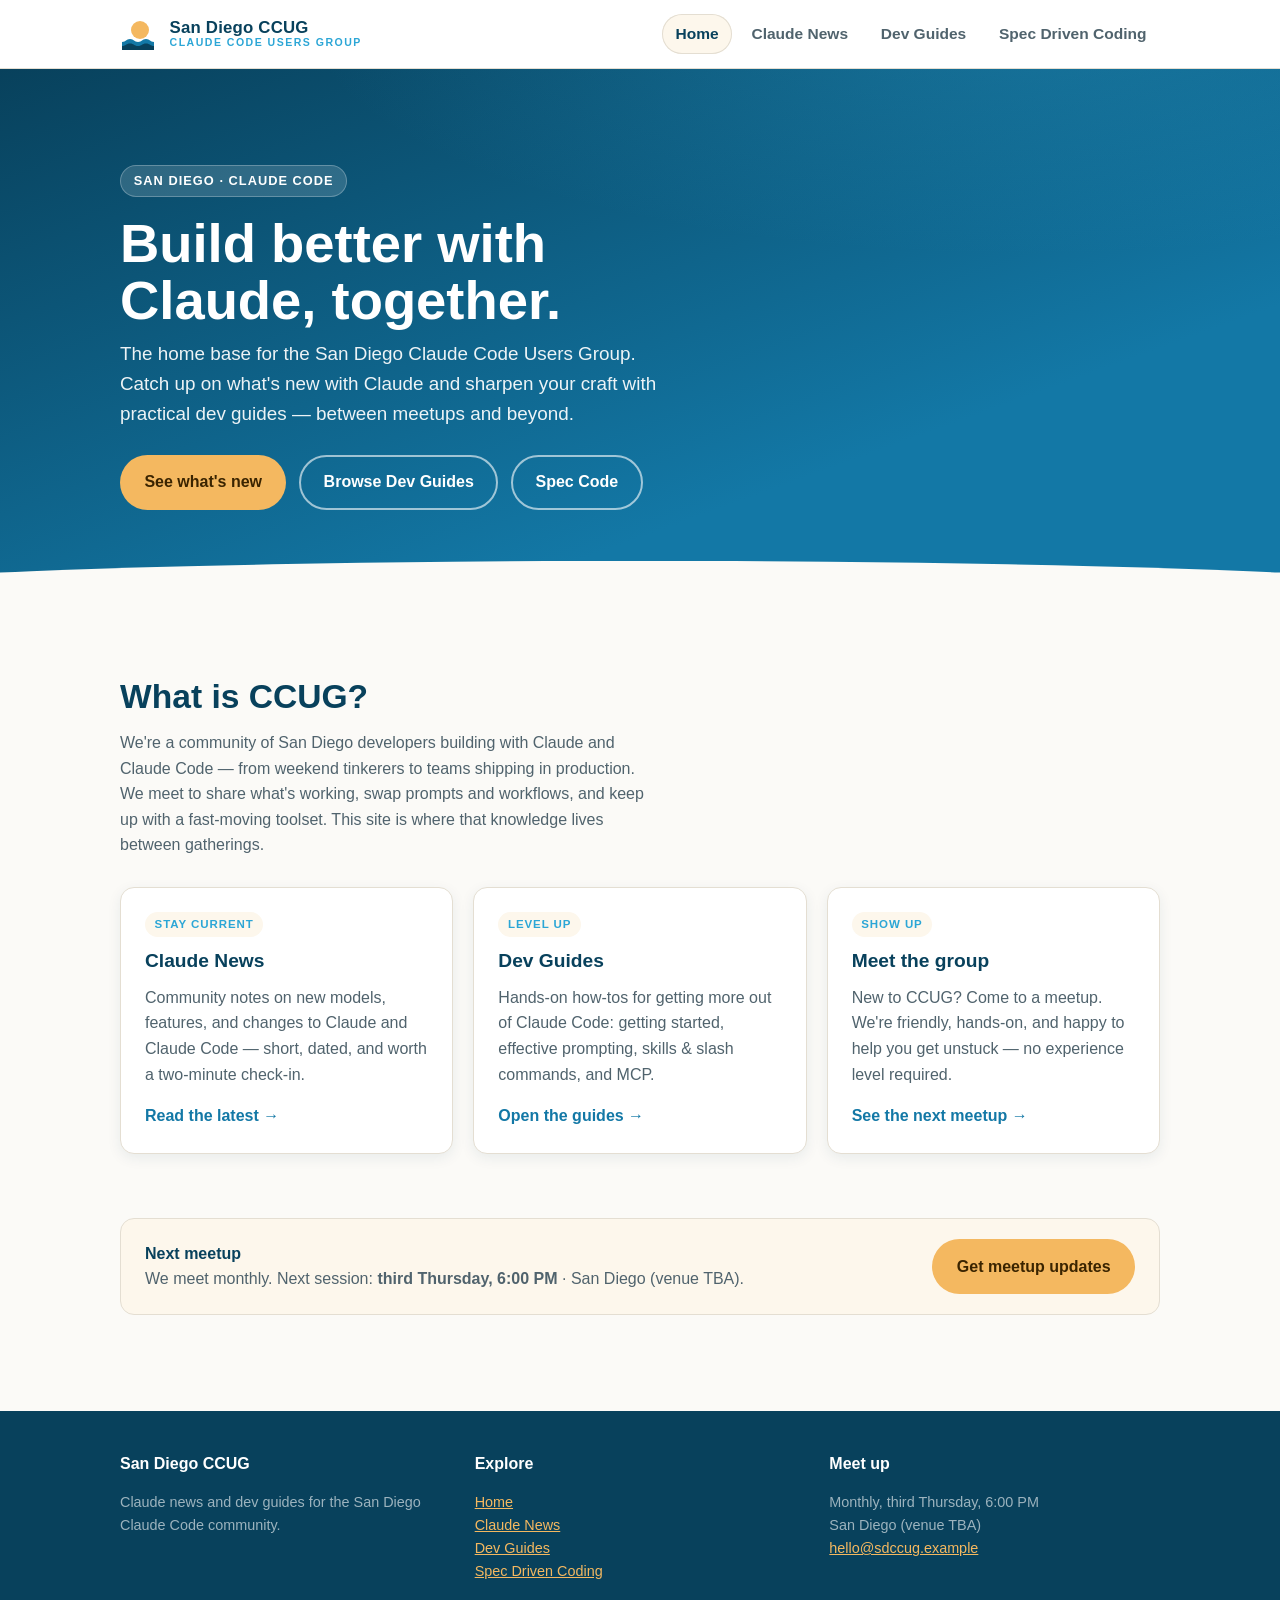
==== src/index.html @ 9ad20897 "feat: Spec Driven Coding page (SpecKit + Superpowers walkthrough) Add a new static "Spec Driven Codi" ====
<!doctype html>
<html lang="en">
<head>
  <meta charset="utf-8" />
  <meta name="viewport" content="width=device-width, initial-scale=1" />
  <title>San Diego Claude Code Users Group</title>
  <meta name="description" content="The San Diego Claude Code Users Group — Claude news and practical dev guides for developers building with Claude Code." />
  <link rel="icon" href="data:image/svg+xml,%3Csvg xmlns='http://www.w3.org/2000/svg' viewBox='0 0 40 40'%3E%3Ccircle cx='20' cy='16' r='9' fill='%23f4b860'/%3E%3Cpath d='M2 28c4 0 4-3 8-3s4 3 8 3 4-3 8-3 4 3 8 3v6H2z' fill='%231378a6'/%3E%3C/svg%3E" />
  <link rel="stylesheet" href="assets/styles.css" />
</head>
<body>
  <header class="site-header">
    <div class="container">
      <a class="brand" href="index.html" aria-label="San Diego Claude Code Users Group — home">
        <svg width="40" height="40" viewBox="0 0 40 40" role="img" aria-hidden="true">
          <circle cx="20" cy="16" r="9" fill="#f4b860"/>
          <path d="M2 28c4 0 4-3 8-3s4 3 8 3 4-3 8-3 4 3 8 3v6H2z" fill="#1378a6"/>
          <path d="M2 32c4 0 4-2.5 8-2.5s4 2.5 8 2.5 4-2.5 8-2.5 4 2.5 8 2.5v4H2z" fill="#08415c"/>
        </svg>
        <span class="brand-text">
          San&nbsp;Diego CCUG
          <span class="brand-sub">Claude Code Users Group</span>
        </span>
      </a>
      <nav class="nav" aria-label="Primary">
        <a href="index.html" aria-current="page">Home</a>
        <a href="news.html">Claude News</a>
        <a href="guides.html">Dev Guides</a>
        <a href="spec.html">Spec Driven Coding</a>
      </nav>
    </div>
  </header>

  <main>
    <section class="hero">
      <div class="container">
        <span class="pill">San Diego · Claude Code</span>
        <h1>Build better with Claude, together.</h1>
        <p class="tagline">
          The home base for the San Diego Claude Code Users Group. Catch up on
          what's new with Claude and sharpen your craft with practical dev
          guides — between meetups and beyond.
        </p>
        <div class="btn-row">
          <a class="btn btn-primary" href="news.html">See what's new</a>
          <a class="btn btn-ghost" href="guides.html">Browse Dev Guides</a>
          <a class="btn btn-ghost" href="spec.html">Spec Code</a>
        </div>
      </div>
    </section>

    <section class="section">
      <div class="container">
        <h2>What is CCUG?</h2>
        <p class="lead">
          We're a community of San Diego developers building with Claude and
          Claude Code — from weekend tinkerers to teams shipping in production.
          We meet to share what's working, swap prompts and workflows, and keep
          up with a fast-moving toolset. This site is where that knowledge lives
          between gatherings.
        </p>

        <div class="card-grid">
          <article class="card">
            <span class="tag">Stay current</span>
            <h3>Claude News</h3>
            <p>
              Community notes on new models, features, and changes to Claude and
              Claude Code — short, dated, and worth a two-minute check-in.
            </p>
            <a class="card-link" href="news.html">Read the latest</a>
          </article>

          <article class="card">
            <span class="tag">Level up</span>
            <h3>Dev Guides</h3>
            <p>
              Hands-on how-tos for getting more out of Claude Code: getting
              started, effective prompting, skills &amp; slash commands, and MCP.
            </p>
            <a class="card-link" href="guides.html">Open the guides</a>
          </article>

          <article class="card">
            <span class="tag">Show up</span>
            <h3>Meet the group</h3>
            <p>
              New to CCUG? Come to a meetup. We're friendly, hands-on, and
              happy to help you get unstuck — no experience level required.
            </p>
            <a class="card-link" href="#next-meetup">See the next meetup</a>
          </article>
        </div>
      </div>
    </section>

    <section class="section" id="next-meetup" style="padding-top:0;">
      <div class="container">
        <div class="strip">
          <div>
            <div class="strip-title">Next meetup</div>
            <div class="strip-meta">
              We meet monthly. <!-- placeholder: edit with your real cadence -->
              Next session: <strong>third Thursday, 6:00&nbsp;PM</strong> · San
              Diego (venue TBA).
            </div>
          </div>
          <a class="btn btn-primary" href="mailto:hello@sdccug.example">Get meetup updates</a>
        </div>
      </div>
    </section>
  </main>

  <footer class="site-footer">
    <div class="container">
      <div>
        <div class="foot-brand">San Diego CCUG</div>
        <p class="muted">
          Claude news and dev guides for the San Diego Claude Code community.
        </p>
      </div>
      <div>
        <h4>Explore</h4>
        <p class="muted">
          <a href="index.html">Home</a><br />
          <a href="news.html">Claude News</a><br />
          <a href="guides.html">Dev Guides</a><br />
          <a href="spec.html">Spec Driven Coding</a>
        </p>
      </div>
      <div>
        <h4>Meet up</h4>
        <p class="muted">
          Monthly, third Thursday, 6:00&nbsp;PM<br />
          San Diego (venue TBA)<br />
          <a href="mailto:hello@sdccug.example">hello@sdccug.example</a>
        </p>
      </div>
    </div>
  </footer>
</body>
</html>
---- src/assets/styles.css ----
/* ============================================================
   San Diego CCUG — shared stylesheet
   Plain CSS, design tokens as custom properties.
   Coastal palette inspired by sandiego.org (original, not copied).
   ============================================================ */

:root {
  /* Colors */
  --ocean-deep: #08415c;   /* deep ocean blue — headers, footer */
  --ocean: #1378a6;        /* mid ocean blue — links, primary */
  --ocean-bright: #2ca6d6; /* bright surf blue — accents, hovers */
  --sand: #f4b860;         /* warm sandy gold — CTAs, highlights */
  --sand-deep: #e09a36;    /* deeper gold — CTA hover */
  --shell: #fdf7ec;        /* warm off-white surface */
  --paper: #fbfaf7;        /* page background */
  --ink: #20323b;          /* charcoal body text */
  --ink-soft: #50636d;     /* muted text */
  --line: #e4ded2;         /* hairline borders */
  --white: #ffffff;

  /* Type scale */
  --font: -apple-system, BlinkMacSystemFont, "Segoe UI", Roboto, Helvetica,
    Arial, "Apple Color Emoji", sans-serif;
  --h1: clamp(2.1rem, 5vw, 3.4rem);
  --h2: clamp(1.5rem, 3vw, 2.1rem);
  --h3: 1.2rem;

  /* Spacing + shape */
  --container: 1080px;
  --radius: 14px;
  --shadow: 0 10px 30px rgba(8, 65, 92, 0.10);
  --shadow-sm: 0 4px 14px rgba(8, 65, 92, 0.08);
}

* { box-sizing: border-box; }

html { scroll-behavior: smooth; }

body {
  margin: 0;
  font-family: var(--font);
  color: var(--ink);
  background: var(--paper);
  line-height: 1.6;
  -webkit-font-smoothing: antialiased;
}

a { color: var(--ocean); }
a:hover { color: var(--ocean-bright); }

.container {
  width: 100%;
  max-width: var(--container);
  margin: 0 auto;
  padding: 0 1.25rem;
}

/* ---------- Header / nav ---------- */
.site-header {
  position: sticky;
  top: 0;
  z-index: 10;
  background: var(--white);
  border-bottom: 1px solid var(--line);
}
.site-header .container {
  display: flex;
  align-items: center;
  justify-content: space-between;
  gap: 1rem;
  min-height: 68px;
}
.brand {
  display: inline-flex;
  align-items: center;
  gap: 0.6rem;
  text-decoration: none;
  color: var(--ocean-deep);
  font-weight: 800;
  letter-spacing: 0.2px;
}
.brand svg { display: block; }
.brand .brand-text { font-size: 1.05rem; line-height: 1.1; }
.brand .brand-sub {
  display: block;
  font-size: 0.66rem;
  font-weight: 600;
  letter-spacing: 0.14em;
  text-transform: uppercase;
  color: var(--ocean-bright);
}

.nav {
  display: flex;
  gap: 0.35rem;
  align-items: center;
}
.nav a {
  text-decoration: none;
  color: var(--ink-soft);
  font-weight: 600;
  padding: 0.5rem 0.85rem;
  border-radius: 999px;
  font-size: 0.97rem;
}
.nav a:hover { color: var(--ocean-deep); background: var(--shell); }
.nav a[aria-current="page"] {
  color: var(--ocean-deep);
  background: var(--shell);
  box-shadow: inset 0 0 0 1px var(--line);
}

/* ---------- Hero ---------- */
.hero {
  background:
    radial-gradient(1200px 400px at 80% -10%, rgba(44,166,214,0.30), transparent 60%),
    linear-gradient(160deg, var(--ocean-deep) 0%, var(--ocean) 70%);
  color: var(--white);
  padding: clamp(3rem, 8vw, 6rem) 0;
  position: relative;
  overflow: hidden;
}
.hero::after {
  /* sandy wave at the base */
  content: "";
  position: absolute;
  left: 0; right: 0; bottom: -1px;
  height: 46px;
  background: var(--paper);
  clip-path: ellipse(75% 100% at 50% 100%);
}
.hero .container { position: relative; z-index: 1; }
.hero h1 {
  font-size: var(--h1);
  line-height: 1.05;
  margin: 0 0 0.6rem;
  max-width: 16ch;
}
.hero .tagline {
  font-size: 1.18rem;
  max-width: 52ch;
  color: rgba(255,255,255,0.92);
  margin: 0 0 1.6rem;
}
.hero .pill {
  display: inline-block;
  background: rgba(255,255,255,0.15);
  border: 1px solid rgba(255,255,255,0.25);
  color: var(--white);
  padding: 0.3rem 0.8rem;
  border-radius: 999px;
  font-size: 0.8rem;
  font-weight: 700;
  letter-spacing: 0.08em;
  text-transform: uppercase;
  margin-bottom: 1.1rem;
}

/* slimmer banner variant for News / Guides */
.banner { padding: clamp(2.2rem, 5vw, 3.4rem) 0; }
.banner h1 { font-size: var(--h2); max-width: none; }
.banner .tagline { margin-bottom: 0; }

/* ---------- Buttons ---------- */
.btn {
  display: inline-block;
  text-decoration: none;
  font-weight: 700;
  padding: 0.8rem 1.4rem;
  border-radius: 999px;
  border: 2px solid transparent;
  transition: transform 0.05s ease, background 0.2s ease;
}
.btn:active { transform: translateY(1px); }
.btn-primary { background: var(--sand); color: #3a2400; }
.btn-primary:hover { background: var(--sand-deep); color: #3a2400; }
.btn-ghost {
  background: transparent;
  color: var(--white);
  border-color: rgba(255,255,255,0.6);
}
.btn-ghost:hover { background: rgba(255,255,255,0.12); color: var(--white); }
.btn-row { display: flex; flex-wrap: wrap; gap: 0.8rem; }

/* ---------- Sections ---------- */
main { display: block; }
.section { padding: clamp(2.5rem, 6vw, 4rem) 0; }
.section h2 {
  font-size: var(--h2);
  color: var(--ocean-deep);
  margin: 0 0 0.4rem;
}
.section .lead { color: var(--ink-soft); max-width: 60ch; margin: 0 0 1.8rem; }

/* ---------- Cards ---------- */
.card-grid {
  display: grid;
  grid-template-columns: repeat(auto-fit, minmax(260px, 1fr));
  gap: 1.25rem;
}
.card {
  background: var(--white);
  border: 1px solid var(--line);
  border-radius: var(--radius);
  padding: 1.5rem;
  box-shadow: var(--shadow-sm);
  display: flex;
  flex-direction: column;
}
.card h3 { margin: 0.2rem 0 0.5rem; color: var(--ocean-deep); font-size: var(--h3); }
.card p { margin: 0 0 1rem; color: var(--ink-soft); }
.card .card-link {
  margin-top: auto;
  font-weight: 700;
  text-decoration: none;
}
.card .card-link::after { content: " →"; }
.card .tag {
  align-self: flex-start;
  font-size: 0.72rem;
  font-weight: 700;
  letter-spacing: 0.08em;
  text-transform: uppercase;
  color: var(--ocean-bright);
  background: var(--shell);
  padding: 0.2rem 0.6rem;
  border-radius: 999px;
  margin-bottom: 0.4rem;
}

/* ---------- Meetup strip ---------- */
.strip {
  background: var(--shell);
  border: 1px solid var(--line);
  border-radius: var(--radius);
  padding: 1.25rem 1.5rem;
  display: flex;
  flex-wrap: wrap;
  align-items: center;
  gap: 0.5rem 1.25rem;
  justify-content: space-between;
}
.strip .strip-title { font-weight: 800; color: var(--ocean-deep); }
.strip .strip-meta { color: var(--ink-soft); }

/* ---------- News entries ---------- */
.news-list { display: flex; flex-direction: column; gap: 1.25rem; }
.news-item {
  background: var(--white);
  border: 1px solid var(--line);
  border-left: 5px solid var(--ocean-bright);
  border-radius: var(--radius);
  padding: 1.3rem 1.5rem;
  box-shadow: var(--shadow-sm);
}
.news-item time {
  display: inline-block;
  font-size: 0.8rem;
  font-weight: 700;
  letter-spacing: 0.05em;
  text-transform: uppercase;
  color: var(--ocean-bright);
  margin-bottom: 0.3rem;
}
.news-item h3 { margin: 0 0 0.4rem; color: var(--ocean-deep); }
.news-item p { margin: 0 0 0.5rem; color: var(--ink); }
.news-item .source { font-size: 0.9rem; }

/* ---------- Guides ---------- */
.guide {
  background: var(--white);
  border: 1px solid var(--line);
  border-radius: var(--radius);
  padding: 1.5rem;
  box-shadow: var(--shadow-sm);
}
.guide h3 { margin: 0 0 0.3rem; color: var(--ocean-deep); }
.guide .blurb { color: var(--ink-soft); margin: 0 0 1rem; }
.guide ol { margin: 0; padding-left: 1.25rem; }
.guide ol li { margin-bottom: 0.5rem; }
.guide code {
  background: var(--shell);
  padding: 0.1rem 0.4rem;
  border-radius: 6px;
  font-size: 0.92em;
}

/* ---------- Terminal (code/terminal samples) ---------- */
.terminal {
  background: #0b2530;            /* deep slate — darker than --ocean-deep */
  border: 1px solid #123544;
  border-radius: var(--radius);
  box-shadow: var(--shadow);
  overflow: hidden;
  margin: 1.5rem 0;
}
.terminal-bar {
  display: flex;
  align-items: center;
  gap: 0.5rem;
  padding: 0.6rem 0.9rem;
  background: #0e2c39;
  border-bottom: 1px solid #123544;
}
.terminal-bar .dot {
  width: 11px;
  height: 11px;
  border-radius: 50%;
  display: inline-block;
}
.terminal-bar .dot-r { background: #ff5f57; }
.terminal-bar .dot-y { background: #febc2e; }
.terminal-bar .dot-g { background: #28c840; }
.terminal-bar .terminal-title {
  margin-left: 0.5rem;
  font-size: 0.78rem;
  letter-spacing: 0.04em;
  color: #9fc2d2;             /* ~6:1 on the bar */
  font-weight: 600;
}
.terminal-body {
  margin: 0;
  padding: 1.1rem 1.2rem;
  font-family: "SFMono-Regular", "Consolas", "Liberation Mono", Menlo, monospace;
  font-size: 0.86rem;
  line-height: 1.65;
  color: #e8eef0;            /* high-contrast light text */
  overflow-x: auto;
  white-space: pre;
  tab-size: 2;
}
.terminal-body .t-prompt { color: #f4b860; font-weight: 700; }  /* sandy gold prompt */
.terminal-body .t-cmd    { color: #ffffff; font-weight: 600; }  /* command */
.terminal-body .t-comment{ color: #8fb3c4; }                    /* muted ~6:1 */
.terminal-body .t-ok     { color: #6fe0a8; }                    /* success ~9:1 */

/* ---------- Footer ---------- */
.site-footer {
  background: var(--ocean-deep);
  color: rgba(255,255,255,0.85);
  margin-top: 2rem;
}
.site-footer .container {
  padding-top: 2.5rem;
  padding-bottom: 2.5rem;
  display: grid;
  grid-template-columns: repeat(auto-fit, minmax(220px, 1fr));
  gap: 1.5rem;
}
.site-footer h4 { color: var(--white); margin: 0 0 0.6rem; font-size: 1rem; }
.site-footer a { color: var(--sand); }
.site-footer .muted { color: rgba(255,255,255,0.6); font-size: 0.9rem; }
.site-footer .foot-brand { font-weight: 800; color: var(--white); }

/* ---------- Responsive ---------- */
@media (max-width: 640px) {
  .site-header .container { flex-wrap: wrap; min-height: 0; padding-top: 0.6rem; padding-bottom: 0.6rem; }
  .nav { width: 100%; justify-content: flex-start; flex-wrap: wrap; }
  .brand .brand-text { font-size: 0.98rem; }
  .strip { flex-direction: column; align-items: flex-start; }
  .terminal-body { font-size: 0.78rem; padding: 0.9rem 1rem; }
}

/* Accessible focus ring */
a:focus-visible, .btn:focus-visible {
  outline: 3px solid var(--sand);
  outline-offset: 2px;
}
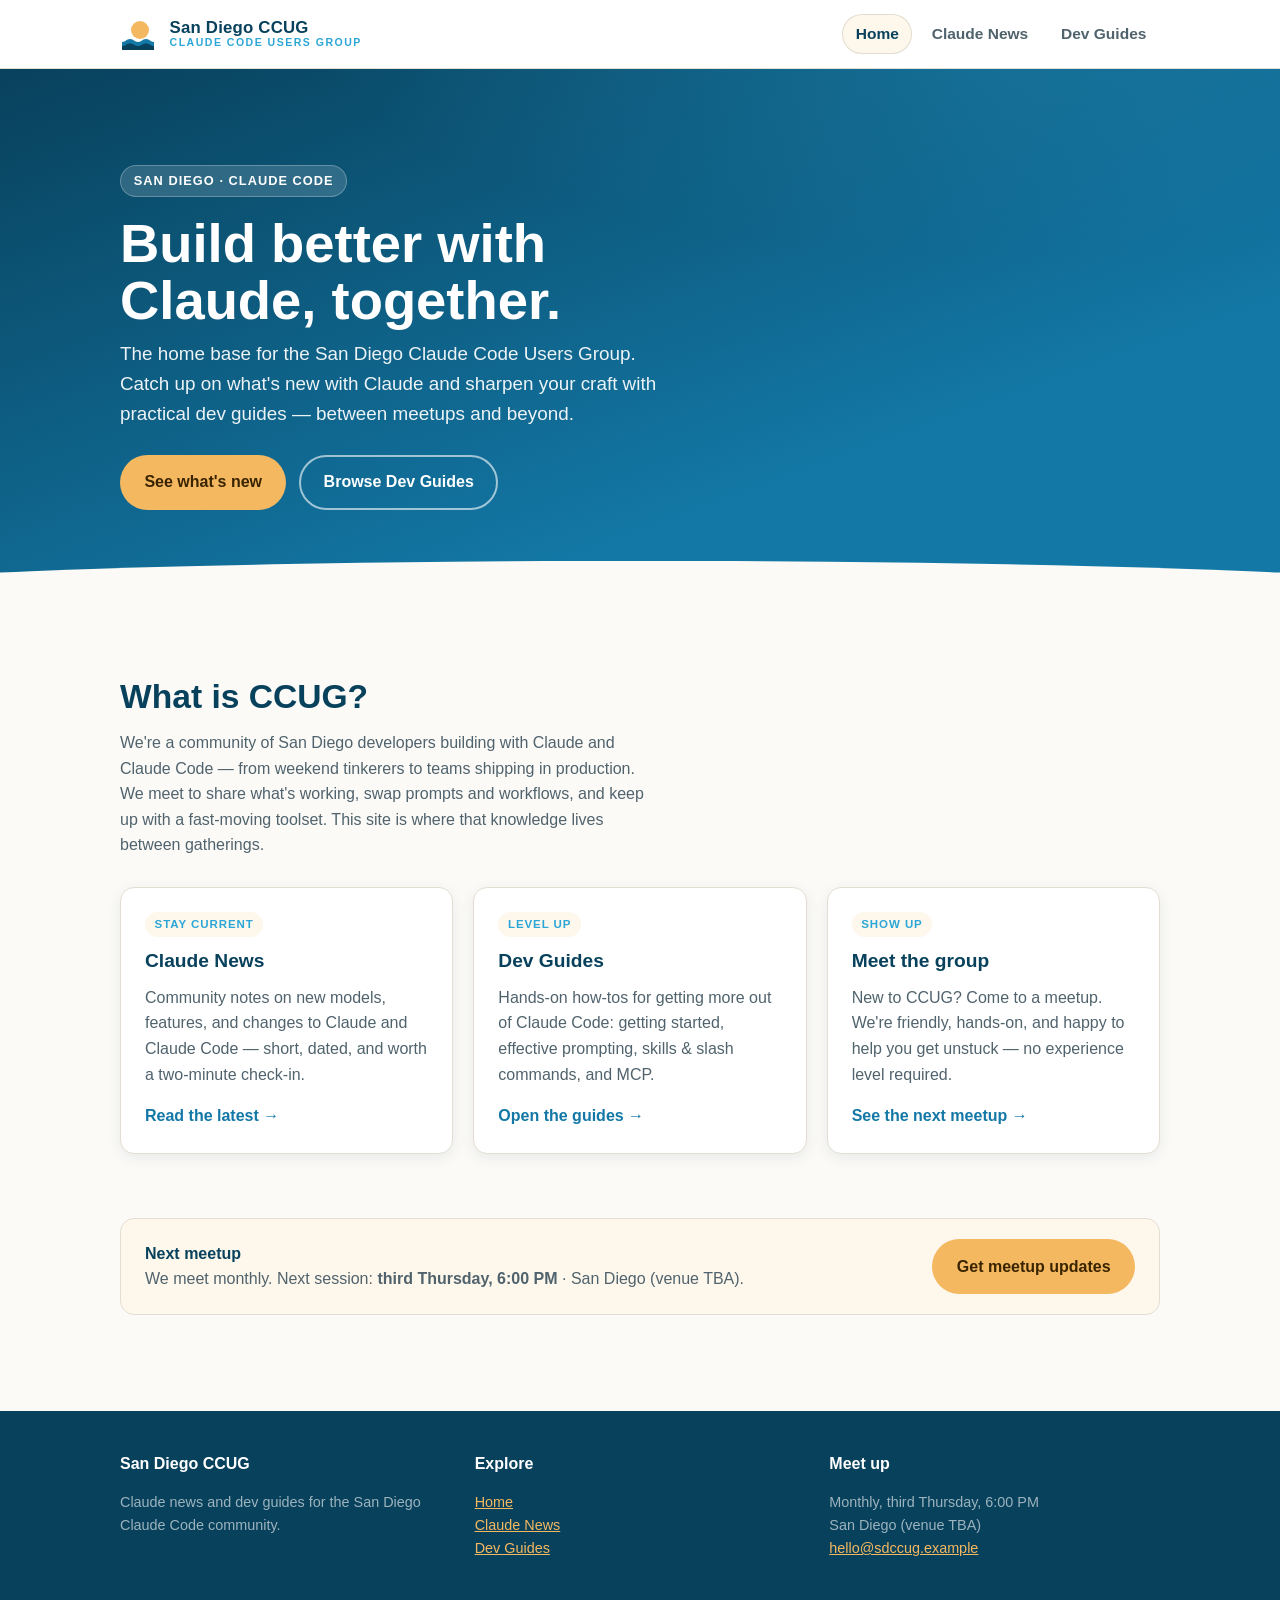
==== commit 17cd1370: "feat: San Diego CCUG website — static HTML site (Home, Claude News, Dev Guides) Initial commit: thre" ====
--- a/src/index.html
+++ b/src/index.html
@@ -26,7 +26,6 @@
         <a href="index.html" aria-current="page">Home</a>
         <a href="news.html">Claude News</a>
         <a href="guides.html">Dev Guides</a>
-        <a href="spec.html">Spec Driven Coding</a>
       </nav>
     </div>
   </header>
@@ -44,7 +43,6 @@
         <div class="btn-row">
           <a class="btn btn-primary" href="news.html">See what's new</a>
           <a class="btn btn-ghost" href="guides.html">Browse Dev Guides</a>
-          <a class="btn btn-ghost" href="spec.html">Spec Code</a>
         </div>
       </div>
     </section>
@@ -124,8 +122,7 @@
         <p class="muted">
           <a href="index.html">Home</a><br />
           <a href="news.html">Claude News</a><br />
-          <a href="guides.html">Dev Guides</a><br />
-          <a href="spec.html">Spec Driven Coding</a>
+          <a href="guides.html">Dev Guides</a>
         </p>
       </div>
       <div>
--- a/src/assets/styles.css
+++ b/src/assets/styles.css
@@ -285,55 +285,6 @@
   font-size: 0.92em;
 }
 
-/* ---------- Terminal (code/terminal samples) ---------- */
-.terminal {
-  background: #0b2530;            /* deep slate — darker than --ocean-deep */
-  border: 1px solid #123544;
-  border-radius: var(--radius);
-  box-shadow: var(--shadow);
-  overflow: hidden;
-  margin: 1.5rem 0;
-}
-.terminal-bar {
-  display: flex;
-  align-items: center;
-  gap: 0.5rem;
-  padding: 0.6rem 0.9rem;
-  background: #0e2c39;
-  border-bottom: 1px solid #123544;
-}
-.terminal-bar .dot {
-  width: 11px;
-  height: 11px;
-  border-radius: 50%;
-  display: inline-block;
-}
-.terminal-bar .dot-r { background: #ff5f57; }
-.terminal-bar .dot-y { background: #febc2e; }
-.terminal-bar .dot-g { background: #28c840; }
-.terminal-bar .terminal-title {
-  margin-left: 0.5rem;
-  font-size: 0.78rem;
-  letter-spacing: 0.04em;
-  color: #9fc2d2;             /* ~6:1 on the bar */
-  font-weight: 600;
-}
-.terminal-body {
-  margin: 0;
-  padding: 1.1rem 1.2rem;
-  font-family: "SFMono-Regular", "Consolas", "Liberation Mono", Menlo, monospace;
-  font-size: 0.86rem;
-  line-height: 1.65;
-  color: #e8eef0;            /* high-contrast light text */
-  overflow-x: auto;
-  white-space: pre;
-  tab-size: 2;
-}
-.terminal-body .t-prompt { color: #f4b860; font-weight: 700; }  /* sandy gold prompt */
-.terminal-body .t-cmd    { color: #ffffff; font-weight: 600; }  /* command */
-.terminal-body .t-comment{ color: #8fb3c4; }                    /* muted ~6:1 */
-.terminal-body .t-ok     { color: #6fe0a8; }                    /* success ~9:1 */
-
 /* ---------- Footer ---------- */
 .site-footer {
   background: var(--ocean-deep);
@@ -358,7 +309,6 @@
   .nav { width: 100%; justify-content: flex-start; flex-wrap: wrap; }
   .brand .brand-text { font-size: 0.98rem; }
   .strip { flex-direction: column; align-items: flex-start; }
-  .terminal-body { font-size: 0.78rem; padding: 0.9rem 1rem; }
 }
 
 /* Accessible focus ring */
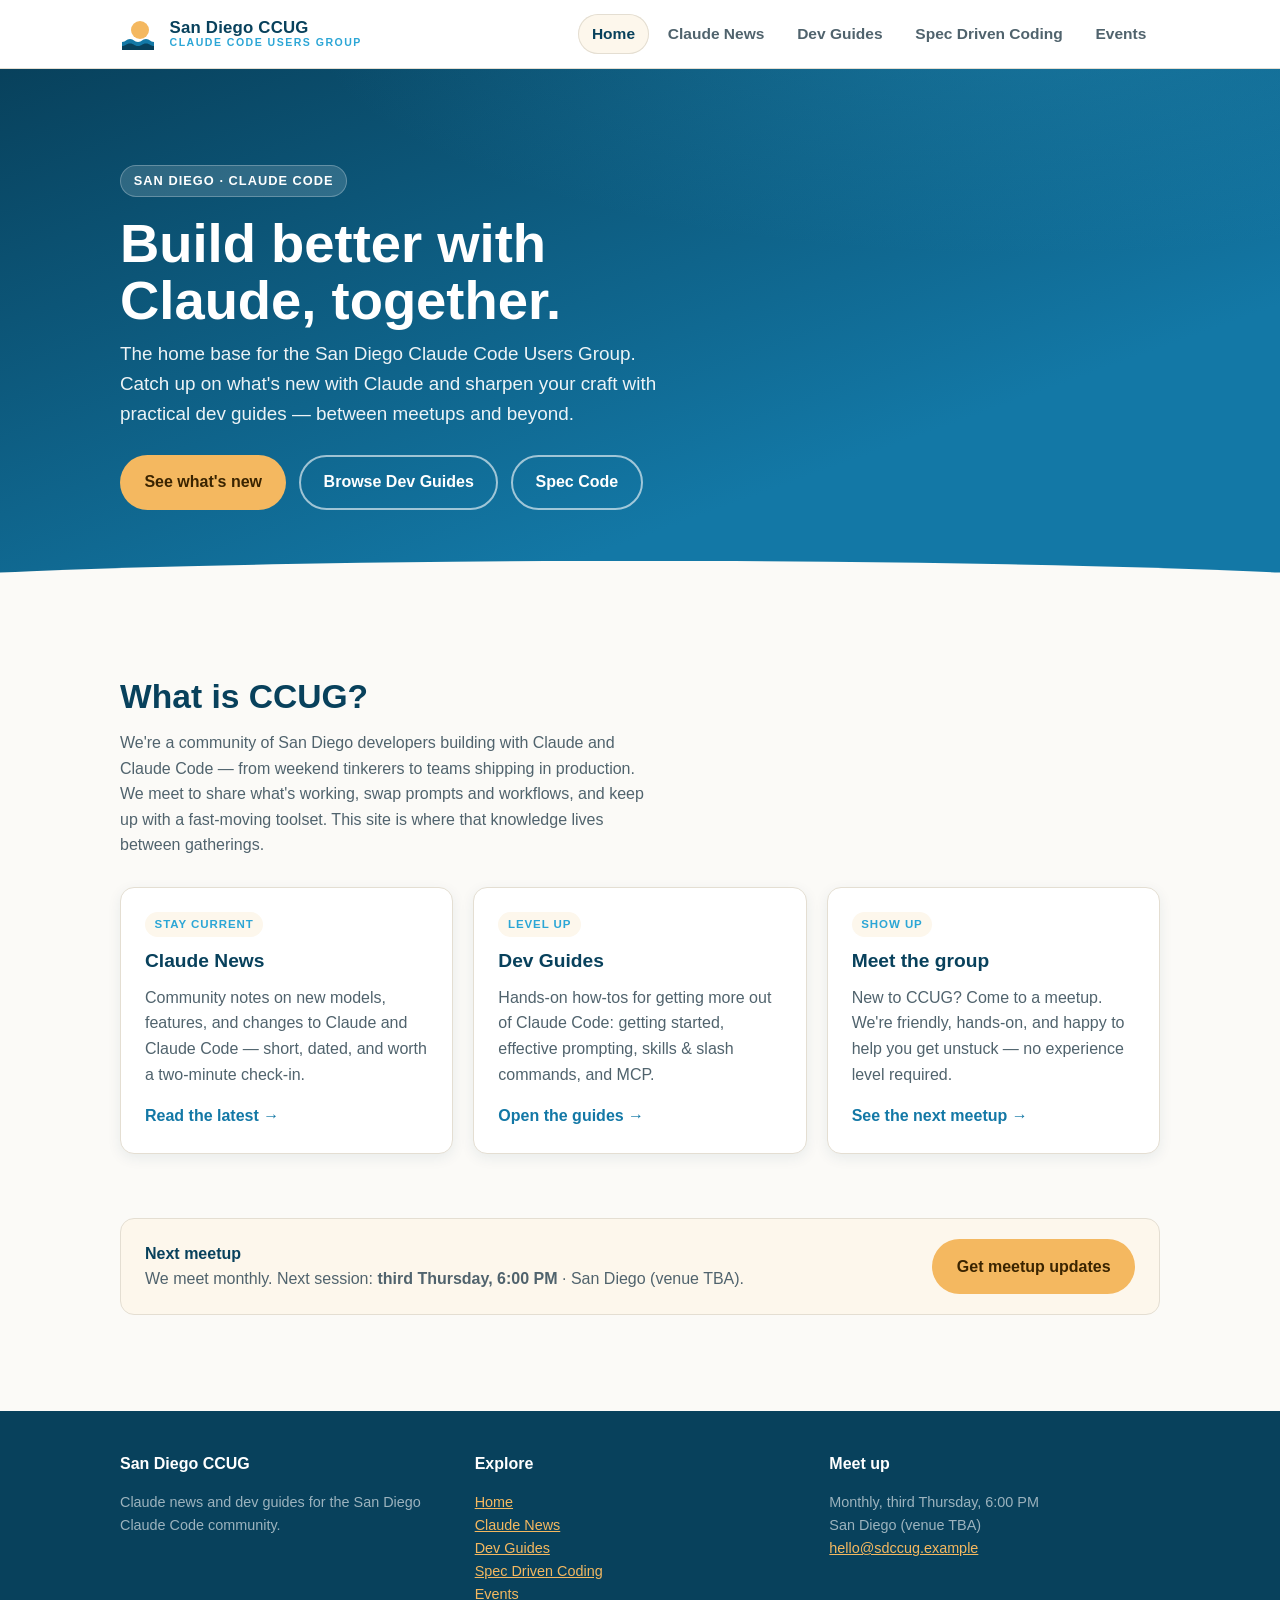
==== commit ac6e8bbc: "feat: Events page for upcoming CCUG meetups - Add src/events.html listing upcoming monthly (third-Th" ====
--- a/src/index.html
+++ b/src/index.html
@@ -26,6 +26,8 @@
         <a href="index.html" aria-current="page">Home</a>
         <a href="news.html">Claude News</a>
         <a href="guides.html">Dev Guides</a>
+        <a href="spec.html">Spec Driven Coding</a>
+        <a href="events.html">Events</a>
       </nav>
     </div>
   </header>
@@ -43,6 +45,7 @@
         <div class="btn-row">
           <a class="btn btn-primary" href="news.html">See what's new</a>
           <a class="btn btn-ghost" href="guides.html">Browse Dev Guides</a>
+          <a class="btn btn-ghost" href="spec.html">Spec Code</a>
         </div>
       </div>
     </section>
@@ -122,7 +125,9 @@
         <p class="muted">
           <a href="index.html">Home</a><br />
           <a href="news.html">Claude News</a><br />
-          <a href="guides.html">Dev Guides</a>
+          <a href="guides.html">Dev Guides</a><br />
+          <a href="spec.html">Spec Driven Coding</a><br />
+          <a href="events.html">Events</a>
         </p>
       </div>
       <div>
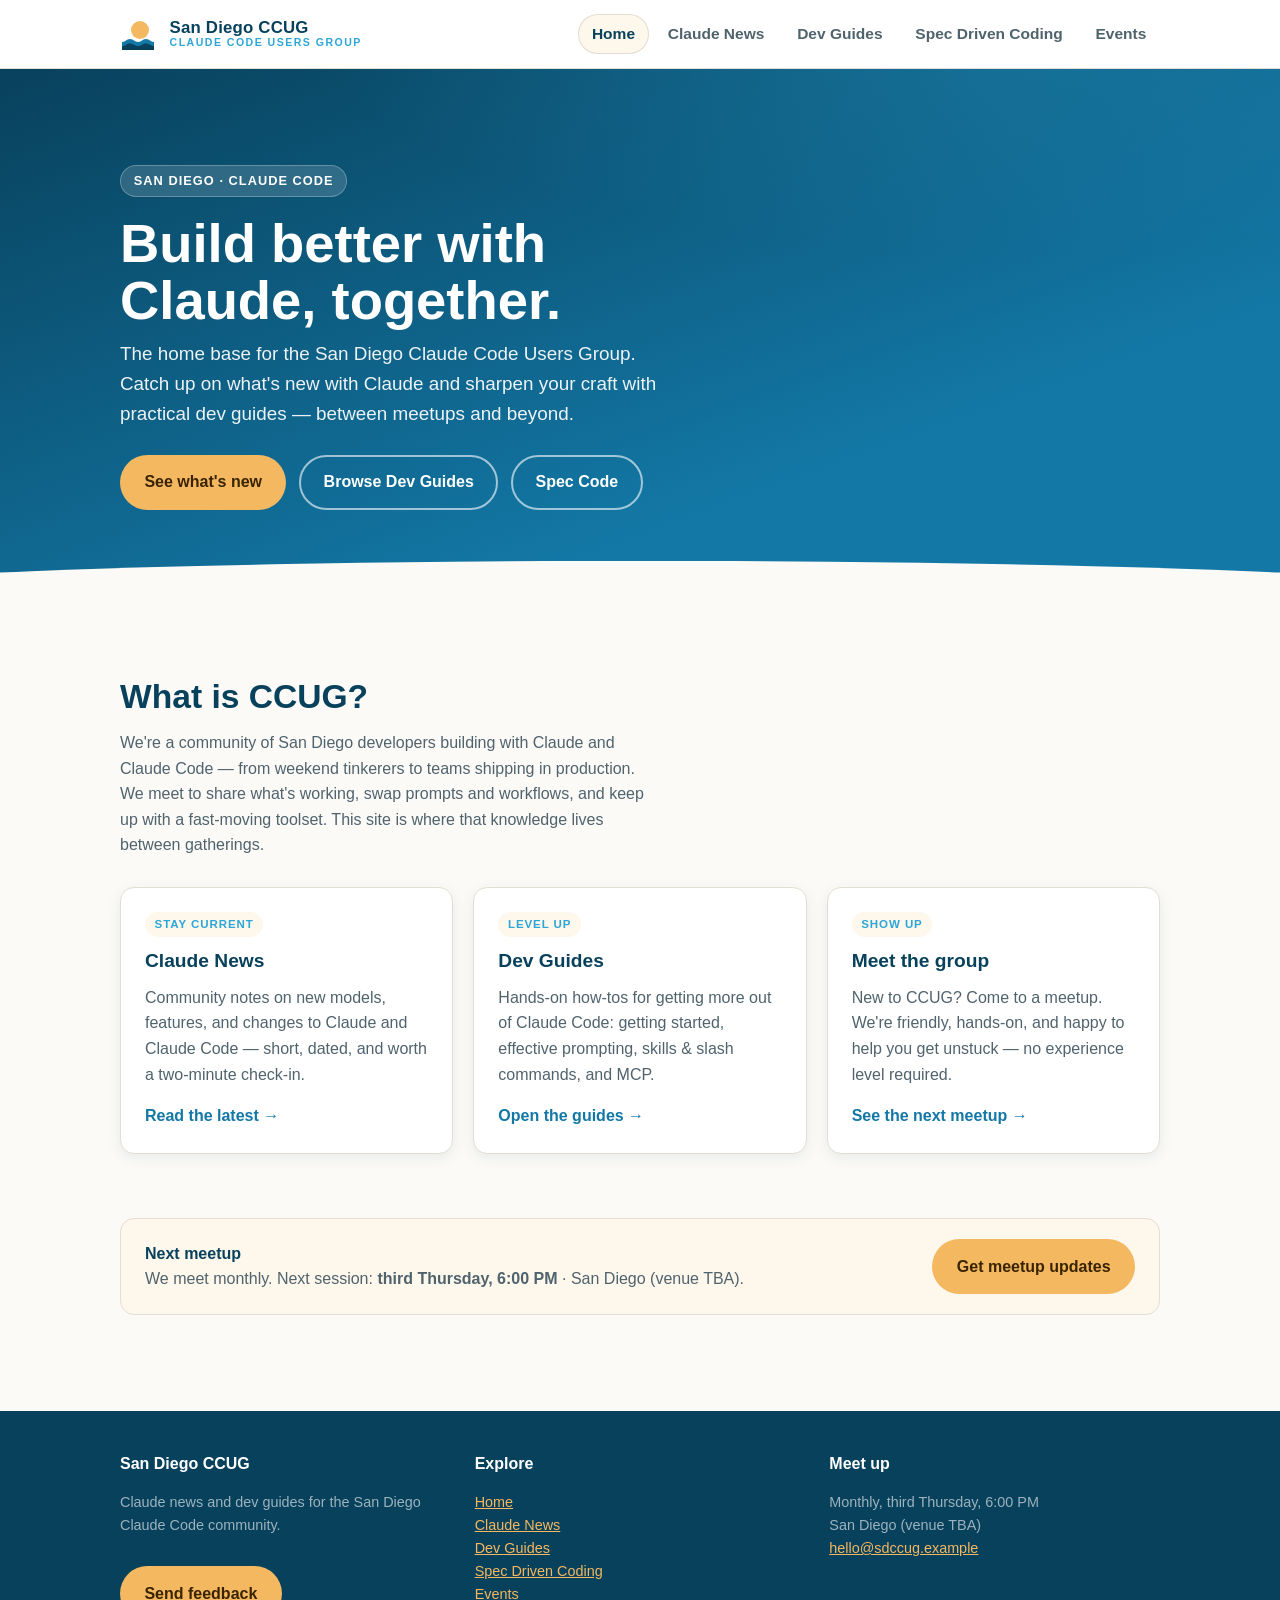
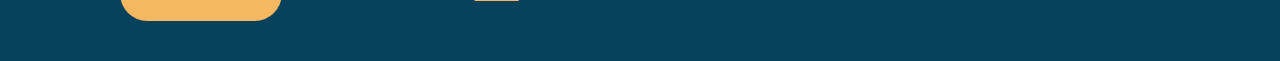
==== commit 918b9b70: "feat(site): add persistent Feedback button (mailto) to all pages Implements the analyzed Site Feedba" ====
--- a/src/index.html
+++ b/src/index.html
@@ -119,6 +119,7 @@
         <p class="muted">
           Claude news and dev guides for the San Diego Claude Code community.
         </p>
+        <a class="btn btn-primary foot-feedback" href="mailto:hello@sdccug.example?subject=Site%20feedback" aria-label="Send feedback about this site">Send feedback</a>
       </div>
       <div>
         <h4>Explore</h4>
--- a/src/assets/styles.css
+++ b/src/assets/styles.css
@@ -285,6 +285,55 @@
   font-size: 0.92em;
 }
 
+/* ---------- Terminal (code/terminal samples) ---------- */
+.terminal {
+  background: #0b2530;            /* deep slate — darker than --ocean-deep */
+  border: 1px solid #123544;
+  border-radius: var(--radius);
+  box-shadow: var(--shadow);
+  overflow: hidden;
+  margin: 1.5rem 0;
+}
+.terminal-bar {
+  display: flex;
+  align-items: center;
+  gap: 0.5rem;
+  padding: 0.6rem 0.9rem;
+  background: #0e2c39;
+  border-bottom: 1px solid #123544;
+}
+.terminal-bar .dot {
+  width: 11px;
+  height: 11px;
+  border-radius: 50%;
+  display: inline-block;
+}
+.terminal-bar .dot-r { background: #ff5f57; }
+.terminal-bar .dot-y { background: #febc2e; }
+.terminal-bar .dot-g { background: #28c840; }
+.terminal-bar .terminal-title {
+  margin-left: 0.5rem;
+  font-size: 0.78rem;
+  letter-spacing: 0.04em;
+  color: #9fc2d2;             /* ~6:1 on the bar */
+  font-weight: 600;
+}
+.terminal-body {
+  margin: 0;
+  padding: 1.1rem 1.2rem;
+  font-family: "SFMono-Regular", "Consolas", "Liberation Mono", Menlo, monospace;
+  font-size: 0.86rem;
+  line-height: 1.65;
+  color: #e8eef0;            /* high-contrast light text */
+  overflow-x: auto;
+  white-space: pre;
+  tab-size: 2;
+}
+.terminal-body .t-prompt { color: #f4b860; font-weight: 700; }  /* sandy gold prompt */
+.terminal-body .t-cmd    { color: #ffffff; font-weight: 600; }  /* command */
+.terminal-body .t-comment{ color: #8fb3c4; }                    /* muted ~6:1 */
+.terminal-body .t-ok     { color: #6fe0a8; }                    /* success ~9:1 */
+
 /* ---------- Footer ---------- */
 .site-footer {
   background: var(--ocean-deep);
@@ -302,6 +351,7 @@
 .site-footer a { color: var(--sand); }
 .site-footer .muted { color: rgba(255,255,255,0.6); font-size: 0.9rem; }
 .site-footer .foot-brand { font-weight: 800; color: var(--white); }
+.site-footer .foot-feedback { display: inline-block; margin-top: 0.9rem; color: #3a2400; }
 
 /* ---------- Responsive ---------- */
 @media (max-width: 640px) {
@@ -309,6 +359,7 @@
   .nav { width: 100%; justify-content: flex-start; flex-wrap: wrap; }
   .brand .brand-text { font-size: 0.98rem; }
   .strip { flex-direction: column; align-items: flex-start; }
+  .terminal-body { font-size: 0.78rem; padding: 0.9rem 1rem; }
 }
 
 /* Accessible focus ring */
